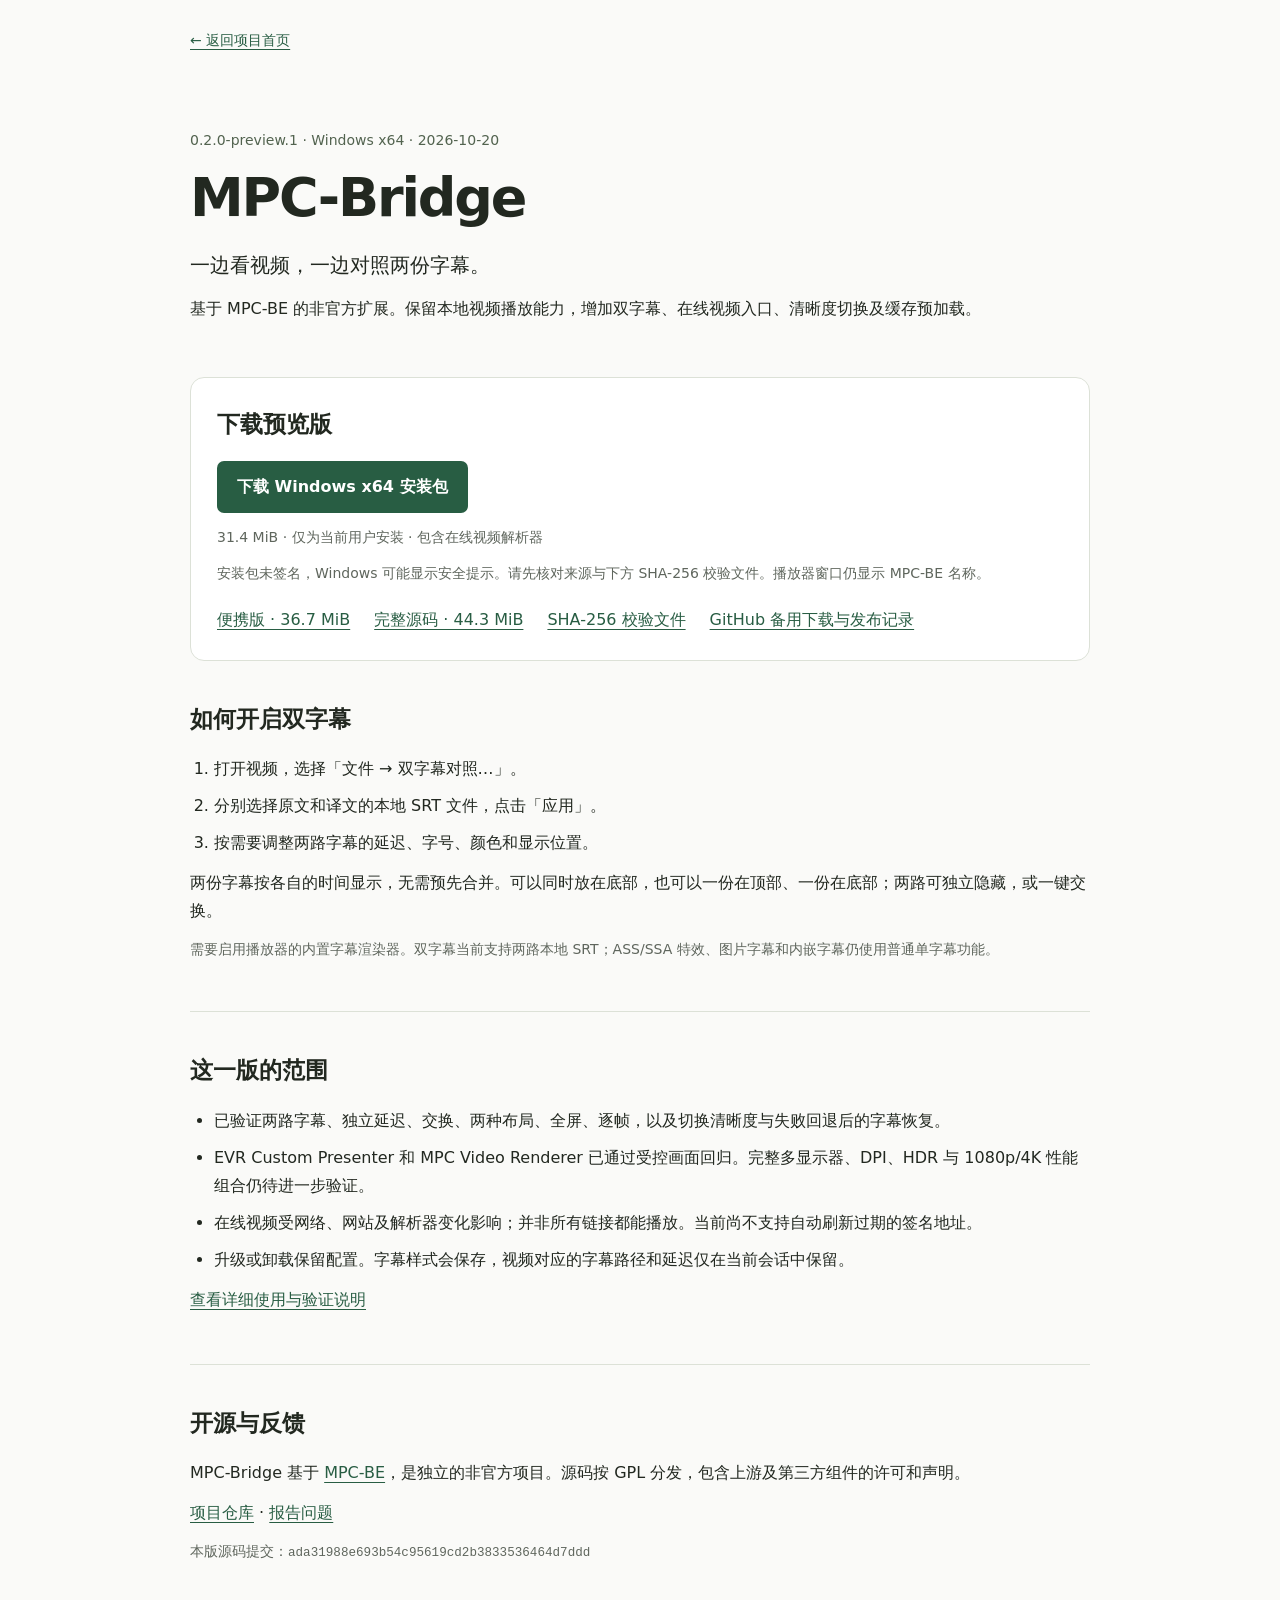
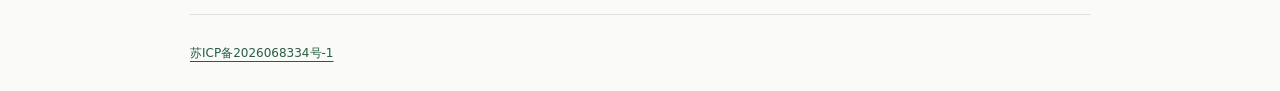
==== bridge/site/index.html @ 50deb3a4 "Add MPC-Bridge download site and verified deployment" ====
<!doctype html>
<html lang="zh-CN">
<head>
  <meta charset="utf-8">
  <meta name="viewport" content="width=device-width, initial-scale=1">
  <meta name="description" content="MPC-Bridge Windows 播放器：两份字幕同时显示，方便原文与译文对照学习。下载预览版安装包、便携版及完整源码。">
  <title>MPC-Bridge · 下载与双字幕使用说明</title>
  <style>
    * { box-sizing: border-box; }
    body { margin: 0; background: #fafaf8; color: #222820; font: 16px/1.75 system-ui, -apple-system, "Segoe UI", sans-serif; }
    header, main, footer { width: min(900px, calc(100% - 40px)); margin-inline: auto; }
    header { padding: 28px 0; font-size: 14px; }
    a { color: #285d43; text-underline-offset: 4px; overflow-wrap: anywhere; }
    a:hover { color: #163b29; }
    a:focus-visible { outline: 3px solid #285d43; outline-offset: 5px; }
    .hero { padding: 45px 0 42px; }
    .version { color: #52634f; font-size: 14px; }
    h1 { margin: 12px 0 18px; font-size: clamp(34px, 6vw, 54px); line-height: 1.2; letter-spacing: -.04em; }
    .lead { max-width: 650px; font-size: 20px; }
    p { margin: 12px 0; }
    .muted { color: #5f665d; font-size: 14px; }
    .downloads { padding: 26px; background: #fff; border: 1px solid #dce1d7; border-radius: 14px; }
    h2 { font-size: 23px; margin: 0 0 16px; }
    .primary { display: inline-block; border-radius: 7px; padding: 12px 20px; background: #285d43; color: white; text-decoration: none; font-weight: 600; }
    .primary:hover { background: #1b4631; color: white; }
    .links { display: flex; flex-wrap: wrap; gap: 10px 24px; margin-top: 20px; }
    section { padding: 38px 0; border-bottom: 1px solid #dce1d7; }
    li + li { margin-top: 9px; }
    ul, ol { padding-left: 24px; margin-bottom: 0; }
    code { font-size: .9em; overflow-wrap: anywhere; }
    footer { padding: 28px 0; color: #5f665d; font-size: 12px; }
    @media (max-width: 480px) { .hero { padding-top: 24px; } .downloads { padding: 20px; } .primary { width: 100%; text-align: center; } .lead { font-size: 18px; } }
  </style>
</head>
<body>
  <header><a href="/">← 返回项目首页</a></header>
  <main>
    <div class="hero">
      <span class="version">0.2.0-preview.1 · Windows x64 · 2026-10-20</span>
      <h1>MPC-Bridge</h1>
      <p class="lead">一边看视频，一边对照两份字幕。</p>
      <p>基于 MPC-BE 的非官方扩展。保留本地视频播放能力，增加双字幕、在线视频入口、清晰度切换及缓存预加载。</p>
    </div>
    <div class="downloads" aria-labelledby="download-title">
      <h2 id="download-title">下载预览版</h2>
      <a class="primary" href="downloads/v0.2.0-preview.1/MPC-Bridge-0.2.0-preview.1-x64-Setup.exe">下载 Windows x64 安装包</a>
      <p class="muted">31.4 MiB · 仅为当前用户安装 · 包含在线视频解析器</p>
      <p class="muted">安装包未签名，Windows 可能显示安全提示。请先核对来源与下方 SHA-256 校验文件。播放器窗口仍显示 MPC-BE 名称。</p>
      <div class="links">
        <a href="downloads/v0.2.0-preview.1/MPC-Bridge-0.2.0-preview.1-x64.zip">便携版 · 36.7 MiB</a>
        <a href="downloads/v0.2.0-preview.1/MPC-Bridge-0.2.0-preview.1-source.zip">完整源码 · 44.3 MiB</a>
        <a href="downloads/v0.2.0-preview.1/MPC-Bridge-0.2.0-preview.1-SHA256SUMS.txt">SHA-256 校验文件</a>
        <a href="https://github.com/JiaqiZhang-NJU/MPC-Bridge/releases/tag/v0.2.0-preview.1">GitHub 备用下载与发布记录</a>
      </div>
    </div>
    <section aria-labelledby="subtitles-title">
      <h2 id="subtitles-title">如何开启双字幕</h2>
      <ol>
        <li>打开视频，选择「文件 → 双字幕对照…」。</li>
        <li>分别选择原文和译文的本地 SRT 文件，点击「应用」。</li>
        <li>按需要调整两路字幕的延迟、字号、颜色和显示位置。</li>
      </ol>
      <p>两份字幕按各自的时间显示，无需预先合并。可以同时放在底部，也可以一份在顶部、一份在底部；两路可独立隐藏，或一键交换。</p>
      <p class="muted">需要启用播放器的内置字幕渲染器。双字幕当前支持两路本地 SRT；ASS/SSA 特效、图片字幕和内嵌字幕仍使用普通单字幕功能。</p>
    </section>
    <section aria-labelledby="notes-title">
      <h2 id="notes-title">这一版的范围</h2>
      <ul>
        <li>已验证两路字幕、独立延迟、交换、两种布局、全屏、逐帧，以及切换清晰度与失败回退后的字幕恢复。</li>
        <li>EVR Custom Presenter 和 MPC Video Renderer 已通过受控画面回归。完整多显示器、DPI、HDR 与 1080p/4K 性能组合仍待进一步验证。</li>
        <li>在线视频受网络、网站及解析器变化影响；并非所有链接都能播放。当前尚不支持自动刷新过期的签名地址。</li>
        <li>升级或卸载保留配置。字幕样式会保存，视频对应的字幕路径和延迟仅在当前会话中保留。</li>
      </ul>
      <p><a href="https://github.com/JiaqiZhang-NJU/MPC-Bridge/blob/v0.2.0-preview.1/bridge/DUAL-SUBTITLES.md">查看详细使用与验证说明</a></p>
    </section>
    <section aria-labelledby="source-title">
      <h2 id="source-title">开源与反馈</h2>
      <p>MPC-Bridge 基于 <a href="https://github.com/Aleksoid1978/MPC-BE">MPC-BE</a>，是独立的非官方项目。源码按 GPL 分发，包含上游及第三方组件的许可和声明。</p>
      <p><a href="https://github.com/JiaqiZhang-NJU/MPC-Bridge">项目仓库</a> · <a href="https://github.com/JiaqiZhang-NJU/MPC-Bridge/issues">报告问题</a></p>
      <p class="muted">本版源码提交：<code>ada31988e693b54c95619cd2b3833536464d7ddd</code></p>
    </section>
  </main>
  <footer><a href="https://beian.miit.gov.cn/" target="_blank" rel="noopener noreferrer">苏ICP备2026068334号-1</a></footer>
</body>
</html>
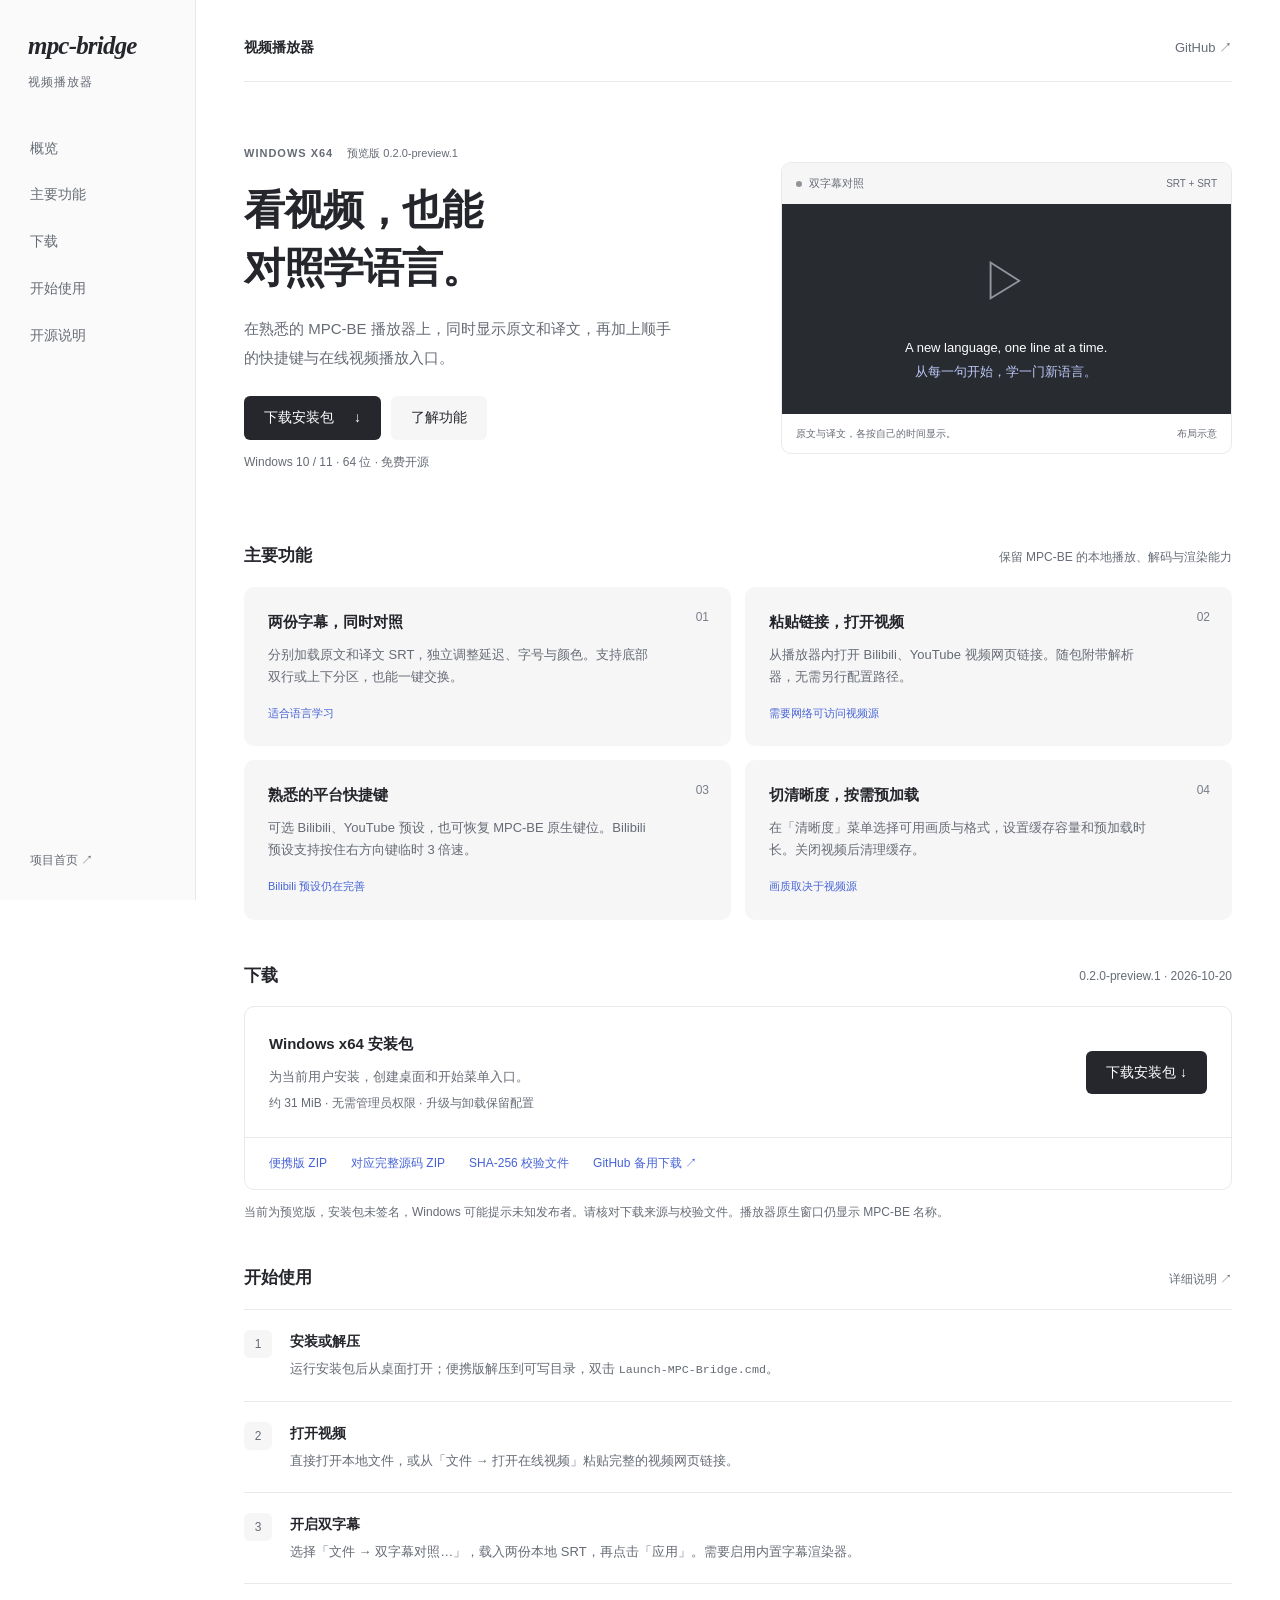
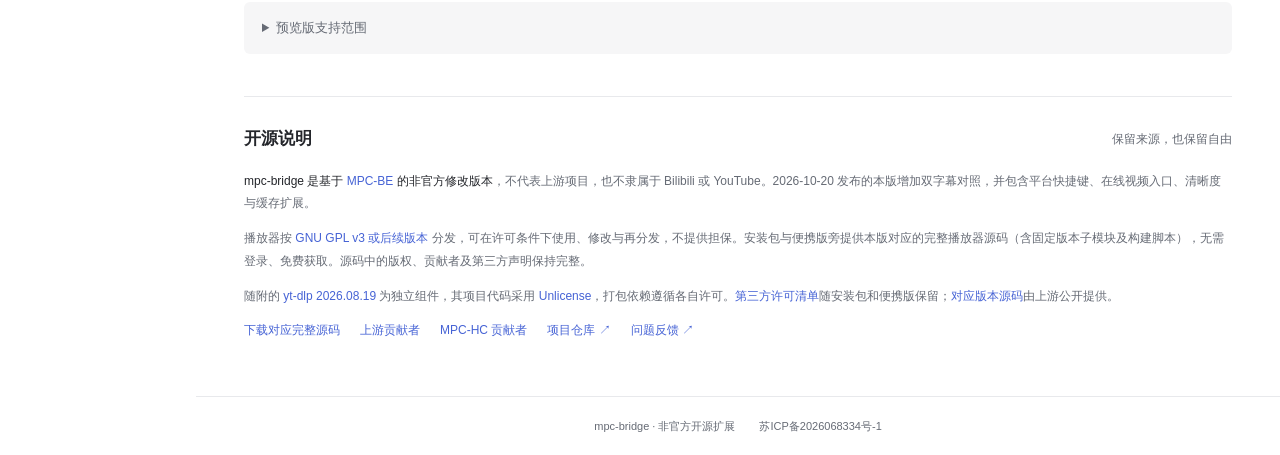
==== commit 749303d0: "Redesign mpc-bridge website and add dedicated HTTPS deployment" ====
--- a/bridge/site/index.html
+++ b/bridge/site/index.html
@@ -3,83 +3,52 @@
 <head>
   <meta charset="utf-8">
   <meta name="viewport" content="width=device-width, initial-scale=1">
-  <meta name="description" content="MPC-Bridge Windows 播放器：两份字幕同时显示，方便原文与译文对照学习。下载预览版安装包、便携版及完整源码。">
-  <title>MPC-Bridge · 下载与双字幕使用说明</title>
-  <style>
-    * { box-sizing: border-box; }
-    body { margin: 0; background: #fafaf8; color: #222820; font: 16px/1.75 system-ui, -apple-system, "Segoe UI", sans-serif; }
-    header, main, footer { width: min(900px, calc(100% - 40px)); margin-inline: auto; }
-    header { padding: 28px 0; font-size: 14px; }
-    a { color: #285d43; text-underline-offset: 4px; overflow-wrap: anywhere; }
-    a:hover { color: #163b29; }
-    a:focus-visible { outline: 3px solid #285d43; outline-offset: 5px; }
-    .hero { padding: 45px 0 42px; }
-    .version { color: #52634f; font-size: 14px; }
-    h1 { margin: 12px 0 18px; font-size: clamp(34px, 6vw, 54px); line-height: 1.2; letter-spacing: -.04em; }
-    .lead { max-width: 650px; font-size: 20px; }
-    p { margin: 12px 0; }
-    .muted { color: #5f665d; font-size: 14px; }
-    .downloads { padding: 26px; background: #fff; border: 1px solid #dce1d7; border-radius: 14px; }
-    h2 { font-size: 23px; margin: 0 0 16px; }
-    .primary { display: inline-block; border-radius: 7px; padding: 12px 20px; background: #285d43; color: white; text-decoration: none; font-weight: 600; }
-    .primary:hover { background: #1b4631; color: white; }
-    .links { display: flex; flex-wrap: wrap; gap: 10px 24px; margin-top: 20px; }
-    section { padding: 38px 0; border-bottom: 1px solid #dce1d7; }
-    li + li { margin-top: 9px; }
-    ul, ol { padding-left: 24px; margin-bottom: 0; }
-    code { font-size: .9em; overflow-wrap: anywhere; }
-    footer { padding: 28px 0; color: #5f665d; font-size: 12px; }
-    @media (max-width: 480px) { .hero { padding-top: 24px; } .downloads { padding: 20px; } .primary { width: 100%; text-align: center; } .lead { font-size: 18px; } }
-  </style>
+  <meta name="description" content="mpc-bridge：基于 MPC-BE 的 Windows 视频播放器扩展。支持双字幕对照、在线视频入口、平台快捷键与清晰度切换。下载安装包或便携版。">
+  <meta name="theme-color" content="#fafafa">
+  <link rel="canonical" href="https://mpc.jqzhang.top/">
+  <link rel="stylesheet" href="style.css">
+  <title>mpc-bridge · 视频播放器</title>
 </head>
 <body>
-  <header><a href="/">← 返回项目首页</a></header>
+  <a class="skip" href="#overview">跳到正文</a>
+  <aside class="sidebar">
+    <a class="brand" href="#overview">mpc-bridge<span>视频播放器</span></a>
+    <nav aria-label="页面导航"><a href="#overview">概览</a><a href="#features">主要功能</a><a href="#download">下载</a><a href="#guide">开始使用</a><a href="#opensource">开源说明</a></nav>
+    <a class="home" href="https://jqzhang.top/">项目首页 ↗</a>
+  </aside>
   <main>
-    <div class="hero">
-      <span class="version">0.2.0-preview.1 · Windows x64 · 2026-10-20</span>
-      <h1>MPC-Bridge</h1>
-      <p class="lead">一边看视频，一边对照两份字幕。</p>
-      <p>基于 MPC-BE 的非官方扩展。保留本地视频播放能力，增加双字幕、在线视频入口、清晰度切换及缓存预加载。</p>
-    </div>
-    <div class="downloads" aria-labelledby="download-title">
-      <h2 id="download-title">下载预览版</h2>
-      <a class="primary" href="downloads/v0.2.0-preview.1/MPC-Bridge-0.2.0-preview.1-x64-Setup.exe">下载 Windows x64 安装包</a>
-      <p class="muted">31.4 MiB · 仅为当前用户安装 · 包含在线视频解析器</p>
-      <p class="muted">安装包未签名，Windows 可能显示安全提示。请先核对来源与下方 SHA-256 校验文件。播放器窗口仍显示 MPC-BE 名称。</p>
-      <div class="links">
-        <a href="downloads/v0.2.0-preview.1/MPC-Bridge-0.2.0-preview.1-x64.zip">便携版 · 36.7 MiB</a>
-        <a href="downloads/v0.2.0-preview.1/MPC-Bridge-0.2.0-preview.1-source.zip">完整源码 · 44.3 MiB</a>
-        <a href="downloads/v0.2.0-preview.1/MPC-Bridge-0.2.0-preview.1-SHA256SUMS.txt">SHA-256 校验文件</a>
-        <a href="https://github.com/JiaqiZhang-NJU/MPC-Bridge/releases/tag/v0.2.0-preview.1">GitHub 备用下载与发布记录</a>
+    <header class="pagehead"><span>视频播放器</span><a href="https://github.com/JiaqiZhang-NJU/MPC-Bridge">GitHub ↗</a></header>
+    <section id="overview" class="hero" aria-labelledby="intro-title">
+      <div><p class="eyebrow">WINDOWS X64 <span>预览版 0.2.0-preview.1</span></p><h1 id="intro-title">看视频，也能<br>对照学语言。</h1><p class="intro">在熟悉的 MPC-BE 播放器上，同时显示原文和译文，再加上顺手的快捷键与在线视频播放入口。</p><div class="actions"><a class="button primary" href="downloads/v0.2.0-preview.1/MPC-Bridge-0.2.0-preview.1-x64-Setup.exe">下载安装包 <span aria-hidden="true">↓</span></a><a class="button secondary" href="#features">了解功能</a></div><p class="caption">Windows 10 / 11 · 64 位 · 免费开源</p></div>
+      <figure class="subtitle-demo" aria-label="双字幕布局示意，并非播放器截图"><div class="demo-top"><span class="demo-dot"></span>双字幕对照<span>SRT + SRT</span></div><div class="demo-screen"><span class="play-symbol" aria-hidden="true">▷</span><p lang="en">A new language, one line at a time.</p><p>从每一句开始，学一门新语言。</p></div><figcaption>原文与译文，各按自己的时间显示。<span>布局示意</span></figcaption></figure>
+    </section>
+    <section id="features" class="panel" aria-labelledby="features-title">
+      <div class="sectionhead"><h2 id="features-title">主要功能</h2><span>保留 MPC-BE 的本地播放、解码与渲染能力</span></div>
+      <div class="cards">
+        <article class="card"><span class="number">01</span><h3>两份字幕，同时对照</h3><p>分别加载原文和译文 SRT，独立调整延迟、字号与颜色。支持底部双行或上下分区，也能一键交换。</p><span class="tag">适合语言学习</span></article>
+        <article class="card"><span class="number">02</span><h3>粘贴链接，打开视频</h3><p>从播放器内打开 Bilibili、YouTube 视频网页链接。随包附带解析器，无需另行配置路径。</p><span class="tag">需要网络可访问视频源</span></article>
+        <article class="card"><span class="number">03</span><h3>熟悉的平台快捷键</h3><p>可选 Bilibili、YouTube 预设，也可恢复 MPC-BE 原生键位。Bilibili 预设支持按住右方向键临时 3 倍速。</p><span class="tag">Bilibili 预设仍在完善</span></article>
+        <article class="card"><span class="number">04</span><h3>切清晰度，按需预加载</h3><p>在「清晰度」菜单选择可用画质与格式，设置缓存容量和预加载时长。关闭视频后清理缓存。</p><span class="tag">画质取决于视频源</span></article>
       </div>
-    </div>
-    <section aria-labelledby="subtitles-title">
-      <h2 id="subtitles-title">如何开启双字幕</h2>
-      <ol>
-        <li>打开视频，选择「文件 → 双字幕对照…」。</li>
-        <li>分别选择原文和译文的本地 SRT 文件，点击「应用」。</li>
-        <li>按需要调整两路字幕的延迟、字号、颜色和显示位置。</li>
-      </ol>
-      <p>两份字幕按各自的时间显示，无需预先合并。可以同时放在底部，也可以一份在顶部、一份在底部；两路可独立隐藏，或一键交换。</p>
-      <p class="muted">需要启用播放器的内置字幕渲染器。双字幕当前支持两路本地 SRT；ASS/SSA 特效、图片字幕和内嵌字幕仍使用普通单字幕功能。</p>
     </section>
-    <section aria-labelledby="notes-title">
-      <h2 id="notes-title">这一版的范围</h2>
-      <ul>
-        <li>已验证两路字幕、独立延迟、交换、两种布局、全屏、逐帧，以及切换清晰度与失败回退后的字幕恢复。</li>
-        <li>EVR Custom Presenter 和 MPC Video Renderer 已通过受控画面回归。完整多显示器、DPI、HDR 与 1080p/4K 性能组合仍待进一步验证。</li>
-        <li>在线视频受网络、网站及解析器变化影响；并非所有链接都能播放。当前尚不支持自动刷新过期的签名地址。</li>
-        <li>升级或卸载保留配置。字幕样式会保存，视频对应的字幕路径和延迟仅在当前会话中保留。</li>
-      </ul>
-      <p><a href="https://github.com/JiaqiZhang-NJU/MPC-Bridge/blob/v0.2.0-preview.1/bridge/DUAL-SUBTITLES.md">查看详细使用与验证说明</a></p>
+    <section id="download" class="panel" aria-labelledby="download-title">
+      <div class="sectionhead"><h2 id="download-title">下载</h2><span>0.2.0-preview.1 · 2026-10-20</span></div>
+      <div class="download-box"><div class="download-main"><div><h3>Windows x64 安装包</h3><p>为当前用户安装，创建桌面和开始菜单入口。</p><span class="caption">约 31 MiB · 无需管理员权限 · 升级与卸载保留配置</span></div><a class="button primary" href="downloads/v0.2.0-preview.1/MPC-Bridge-0.2.0-preview.1-x64-Setup.exe">下载安装包 ↓</a></div><div class="download-links"><a href="downloads/v0.2.0-preview.1/MPC-Bridge-0.2.0-preview.1-x64.zip">便携版 ZIP</a><a href="downloads/v0.2.0-preview.1/MPC-Bridge-0.2.0-preview.1-source.zip">对应完整源码 ZIP</a><a href="downloads/v0.2.0-preview.1/MPC-Bridge-0.2.0-preview.1-SHA256SUMS.txt">SHA-256 校验文件</a><a href="https://github.com/JiaqiZhang-NJU/MPC-Bridge/releases/tag/v0.2.0-preview.1">GitHub 备用下载 ↗</a></div></div>
+      <p class="download-note">当前为预览版，安装包未签名，Windows 可能提示未知发布者。请核对下载来源与校验文件。播放器原生窗口仍显示 MPC-BE 名称。</p>
     </section>
-    <section aria-labelledby="source-title">
-      <h2 id="source-title">开源与反馈</h2>
-      <p>MPC-Bridge 基于 <a href="https://github.com/Aleksoid1978/MPC-BE">MPC-BE</a>，是独立的非官方项目。源码按 GPL 分发，包含上游及第三方组件的许可和声明。</p>
-      <p><a href="https://github.com/JiaqiZhang-NJU/MPC-Bridge">项目仓库</a> · <a href="https://github.com/JiaqiZhang-NJU/MPC-Bridge/issues">报告问题</a></p>
-      <p class="muted">本版源码提交：<code>ada31988e693b54c95619cd2b3833536464d7ddd</code></p>
+    <section id="guide" class="panel" aria-labelledby="guide-title">
+      <div class="sectionhead"><h2 id="guide-title">开始使用</h2><a href="https://github.com/JiaqiZhang-NJU/MPC-Bridge/blob/v0.2.0-preview.1/bridge/README.md">详细说明 ↗</a></div>
+      <ol class="steps"><li><span>1</span><div><h3>安装或解压</h3><p>运行安装包后从桌面打开；便携版解压到可写目录，双击 <code>Launch-MPC-Bridge.cmd</code>。</p></div></li><li><span>2</span><div><h3>打开视频</h3><p>直接打开本地文件，或从「文件 → 打开在线视频」粘贴完整的视频网页链接。</p></div></li><li><span>3</span><div><h3>开启双字幕</h3><p>选择「文件 → 双字幕对照…」，载入两份本地 SRT，再点击「应用」。需要启用内置字幕渲染器。</p></div></li></ol>
+      <details><summary>预览版支持范围</summary><div class="detail-content"><p>双字幕目前支持两路本地 SRT，已验证 EVR Custom Presenter 与 MPC Video Renderer。ASS/SSA 特效、图片字幕和内嵌轨道混用仍使用普通单字幕功能。样式会保存，字幕路径和逐视频延迟仅在当前会话保留。</p><p>在线视频受网站、网络和解析器变化影响。当前不支持账号登录、b23.tv 短链及过期签名地址自动刷新；YouTube 在当前测试网络中尚未通过完整播放回归。完整多显示器、DPI、HDR 和性能组合仍待验证。</p><a href="https://github.com/JiaqiZhang-NJU/MPC-Bridge/blob/v0.2.0-preview.1/bridge/DUAL-SUBTITLES.md">双字幕使用与验证记录 ↗</a></div></details>
+    </section>
+    <section id="opensource" class="panel legal" aria-labelledby="opensource-title">
+      <div class="sectionhead"><h2 id="opensource-title">开源说明</h2><span>保留来源，也保留自由</span></div>
+      <p><strong>mpc-bridge 是基于 <a href="https://github.com/Aleksoid1978/MPC-BE">MPC-BE</a> 的非官方修改版本</strong>，不代表上游项目，也不隶属于 Bilibili 或 YouTube。2026-10-20 发布的本版增加双字幕对照，并包含平台快捷键、在线视频入口、清晰度与缓存扩展。</p>
+      <p>播放器按 <a href="legal/LICENSE.txt">GNU GPL v3 或后续版本</a> 分发，可在许可条件下使用、修改与再分发，不提供担保。安装包与便携版旁提供本版对应的完整播放器源码（含固定版本子模块及构建脚本），无需登录、免费获取。源码中的版权、贡献者及第三方声明保持完整。</p>
+      <p>随附的 <a href="https://github.com/yt-dlp/yt-dlp/releases/tag/2026.08.19">yt-dlp 2026.08.19</a> 为独立组件，其项目代码采用 <a href="legal/yt-dlp-LICENSE.txt">Unlicense</a>，打包依赖遵循各自许可。<a href="legal/yt-dlp-THIRD_PARTY_LICENSES.txt">第三方许可清单</a>随安装包和便携版保留；<a href="https://github.com/yt-dlp/yt-dlp/tree/2026.08.19">对应版本源码</a>由上游公开提供。</p>
+      <div class="legal-links"><a href="downloads/v0.2.0-preview.1/MPC-Bridge-0.2.0-preview.1-source.zip">下载对应完整源码</a><a href="legal/Authors.txt">上游贡献者</a><a href="legal/Authors-mpc-hc.txt">MPC-HC 贡献者</a><a href="https://github.com/JiaqiZhang-NJU/MPC-Bridge">项目仓库 ↗</a><a href="https://github.com/JiaqiZhang-NJU/MPC-Bridge/issues">问题反馈 ↗</a></div>
     </section>
   </main>
-  <footer><a href="https://beian.miit.gov.cn/" target="_blank" rel="noopener noreferrer">苏ICP备2026068334号-1</a></footer>
+  <footer><span>mpc-bridge · 非官方开源扩展</span><a href="https://beian.miit.gov.cn/" target="_blank" rel="noopener noreferrer">苏ICP备2026068334号-1</a></footer>
 </body>
 </html>
--- a/bridge/site/style.css
+++ b/bridge/site/style.css
@@ -0,0 +1,81 @@
+:root { color-scheme: light; --bg: #fff; --sidebar: #fafafa; --surface: #f6f6f7; --text: #24262b; --muted: #666b75; --line: #e8e9ec; --accent: #4663d5; --primary: #25272c; --radius: 10px; --sidebar-width: 196px; }
+* { box-sizing: border-box; }
+html { scroll-behavior: smooth; scroll-padding-top: 28px; }
+body { margin: 0; background: var(--bg); color: var(--text); font: 15px/1.7 "Inter", "Segoe UI", "PingFang SC", "Microsoft YaHei", sans-serif; }
+a { color: var(--accent); text-decoration: none; text-underline-offset: 4px; }
+a:hover { text-decoration: underline; }
+:focus-visible { outline: 2px solid #7188df; outline-offset: 4px; }
+.skip { position: fixed; top: -100px; left: 16px; z-index: 10; padding: 8px 18px; background: white; }
+.skip:focus { top: 8px; }
+.sidebar { position: fixed; inset: 0 auto 0 0; width: var(--sidebar-width); padding: 30px 18px; background: var(--sidebar); border-right: 1px solid var(--line); display: flex; flex-direction: column; }
+.brand { display: block; margin: 0 10px 36px; color: var(--text); font: italic 700 25px/1.3 "Iowan Old Style", "Palatino Linotype", Georgia, serif; letter-spacing: -.8px; white-space: nowrap; }
+.brand:hover { text-decoration: none; }
+.brand span { display: block; margin-top: 10px; color: var(--muted); font: 12px/1.6 "Segoe UI", "Microsoft YaHei", sans-serif; letter-spacing: 1px; }
+nav { display: grid; gap: 5px; }
+nav a { padding: 9px 12px; border-radius: 6px; color: var(--muted); font-size: 14px; }
+nav a:hover { color: var(--accent); background: #eff2fc; text-decoration: none; }
+.home { margin: auto 12px 0; font-size: 12px; color: var(--muted); }
+main { width: min(calc(100% - var(--sidebar-width) - 96px), 1080px); margin: 0 auto; position: relative; left: calc(var(--sidebar-width) / 2); padding: 36px 0 56px; }
+.pagehead { display: flex; justify-content: space-between; align-items: center; padding-bottom: 21px; border-bottom: 1px solid var(--line); font-size: 14px; }
+.pagehead > span { font-weight: 600; }
+.pagehead a { color: var(--muted); font-size: 13px; }
+.hero { display: grid; grid-template-columns: 1.1fr 1fr; gap: 40px; align-items: center; padding: 62px 0 28px; }
+.eyebrow { color: var(--muted); font-size: 11px; font-weight: 600; letter-spacing: 1px; }
+.eyebrow span { margin-left: 10px; font-weight: 400; letter-spacing: 0; }
+h1 { font-size: clamp(32px, 3.2vw, 45px); line-height: 1.4; letter-spacing: -1.5px; margin: 20px 0 18px; font-weight: 600; }
+.intro { color: var(--muted); line-height: 1.9; max-width: 440px; margin-bottom: 24px; }
+p { margin: 0; }
+.actions { display: flex; flex-wrap: wrap; gap: 10px; }
+.button { display: inline-flex; justify-content: center; align-items: center; gap: 20px; padding: 10px 20px; border-radius: 6px; font-size: 14px; font-weight: 500; white-space: nowrap; }
+.button:hover { text-decoration: none; opacity: .86; }
+.primary { background: var(--primary); color: #fff; }
+.secondary { background: var(--surface); color: var(--text); }
+.caption { display: block; color: var(--muted); font-size: 12px; margin-top: 12px; }
+.subtitle-demo { margin: 0; border: 1px solid var(--line); border-radius: var(--radius); overflow: hidden; }
+.demo-top { display: flex; align-items: center; gap: 7px; background: var(--surface); color: var(--muted); font-size: 11px; padding: 11px 14px; }
+.demo-top > span:last-child { margin-left: auto; font-size: 10px; }
+.demo-dot { width: 6px; height: 6px; border-radius: 50%; background: #90949b; }
+.demo-screen { min-height: 210px; display: flex; flex-direction: column; align-items: center; justify-content: flex-end; padding: 24px 12px 29px; background: #282b30; color: #fff; text-align: center; }
+.play-symbol { margin: auto; color: #92969d; font-size: 48px; line-height: 1; }
+.demo-screen p { font-size: 13px; line-height: 1.9; }
+.demo-screen p:last-child { color: #bdc9fa; }
+figcaption { display: flex; justify-content: space-between; gap: 8px; padding: 11px 14px; color: var(--muted); font-size: 10px; }
+figcaption span { flex-shrink: 0; }
+.panel { margin-top: 42px; }
+.sectionhead { display: flex; justify-content: space-between; align-items: center; flex-wrap: wrap; gap: 10px; margin-bottom: 16px; }
+h2 { font-size: 17px; font-weight: 600; margin: 0; }
+.sectionhead > span, .sectionhead > a { font-size: 12px; color: var(--muted); }
+.cards { display: grid; grid-template-columns: repeat(2, minmax(0, 1fr)); gap: 14px; }
+.card { background: var(--surface); border-radius: var(--radius); padding: 22px 24px; position: relative; }
+.number { position: absolute; right: 22px; top: 20px; color: #777d88; font-size: 12px; font-variant-numeric: tabular-nums; }
+h3 { font-size: 15px; font-weight: 600; margin: 0 0 9px; }
+.card h3 { padding-right: 24px; }
+.card p { color: var(--muted); font-size: 13px; max-width: 390px; }
+.tag { display: inline-block; margin-top: 16px; color: var(--accent); font-size: 11px; }
+.download-box { border: 1px solid var(--line); border-radius: var(--radius); }
+.download-main { display: flex; align-items: center; justify-content: space-between; gap: 20px; padding: 24px; }
+.download-main p { font-size: 13px; color: var(--muted); }
+.download-main .caption { margin-top: 5px; }
+.download-links { display: flex; flex-wrap: wrap; gap: 10px 24px; padding: 15px 24px; border-top: 1px solid var(--line); font-size: 12px; }
+.download-note { color: var(--muted); font-size: 12px; margin-top: 12px; }
+.steps { list-style: none; margin: 0; padding: 0; border-top: 1px solid var(--line); }
+.steps li { display: flex; gap: 18px; padding: 20px 0; border-bottom: 1px solid var(--line); }
+.steps li > span { display: grid; place-items: center; flex-shrink: 0; width: 28px; height: 28px; border-radius: 6px; background: var(--surface); color: var(--muted); font-size: 12px; }
+.steps h3 { font-size: 14px; margin-bottom: 4px; }
+.steps p { font-size: 13px; color: var(--muted); }
+code { font-size: .9em; overflow-wrap: anywhere; }
+details { margin-top: 18px; background: var(--surface); border-radius: 6px; padding: 15px 18px; font-size: 13px; }
+summary { cursor: pointer; color: var(--muted); }
+.detail-content { padding-top: 12px; color: var(--muted); }
+.detail-content p + p { margin-top: 10px; }
+.detail-content a { display: inline-block; margin-top: 10px; }
+.legal { border-top: 1px solid var(--line); padding-top: 28px; }
+.legal p { color: var(--muted); font-size: 12px; line-height: 1.9; margin-bottom: 12px; }
+.legal strong { color: var(--text); font-weight: 500; }
+.legal-links { display: flex; flex-wrap: wrap; gap: 8px 20px; font-size: 12px; }
+footer { margin-left: var(--sidebar-width); padding: 20px 32px; border-top: 1px solid var(--line); display: flex; justify-content: center; gap: 10px 24px; flex-wrap: wrap; font-size: 11px; color: var(--muted); }
+footer a { color: var(--muted); }
+@media (max-width: 1080px) { .hero { gap: 24px; } .demo-screen { min-height: 180px; } .demo-screen p { font-size: 11px; } figcaption { flex-wrap: wrap; } }
+@media (max-width: 780px) { .sidebar { position: static; width: auto; padding: 21px 24px 14px; border-right: 0; border-bottom: 1px solid var(--line); } .brand { margin: 0 0 16px; font-size: 24px; } .brand span { display: inline; margin-left: 12px; letter-spacing: 0; } nav { display: flex; flex-wrap: wrap; gap: 4px; } nav a { padding: 5px 10px; font-size: 12px; } .home { display: none; } main { width: calc(100% - 48px); left: 0; padding-top: 22px; } .hero { padding-top: 38px; } h1 { font-size: 34px; } .subtitle-demo { align-self: center; } footer { margin-left: 0; } }
+@media (max-width: 560px) { .hero { grid-template-columns: 1fr; gap: 28px; padding-bottom: 0; } h1 { font-size: 36px; } .intro { font-size: 14px; } .demo-screen { min-height: 180px; } .demo-screen p { font-size: 13px; } .cards { grid-template-columns: 1fr; } .download-main { flex-direction: column; align-items: stretch; padding: 20px; } .download-links { padding: 15px 20px; gap: 12px 20px; } .panel { margin-top: 32px; } .card { padding: 22px; } .sectionhead > span { font-size: 11px; } .pagehead { font-size: 13px; } }
+@media (prefers-reduced-motion: reduce) { html { scroll-behavior: auto; } }
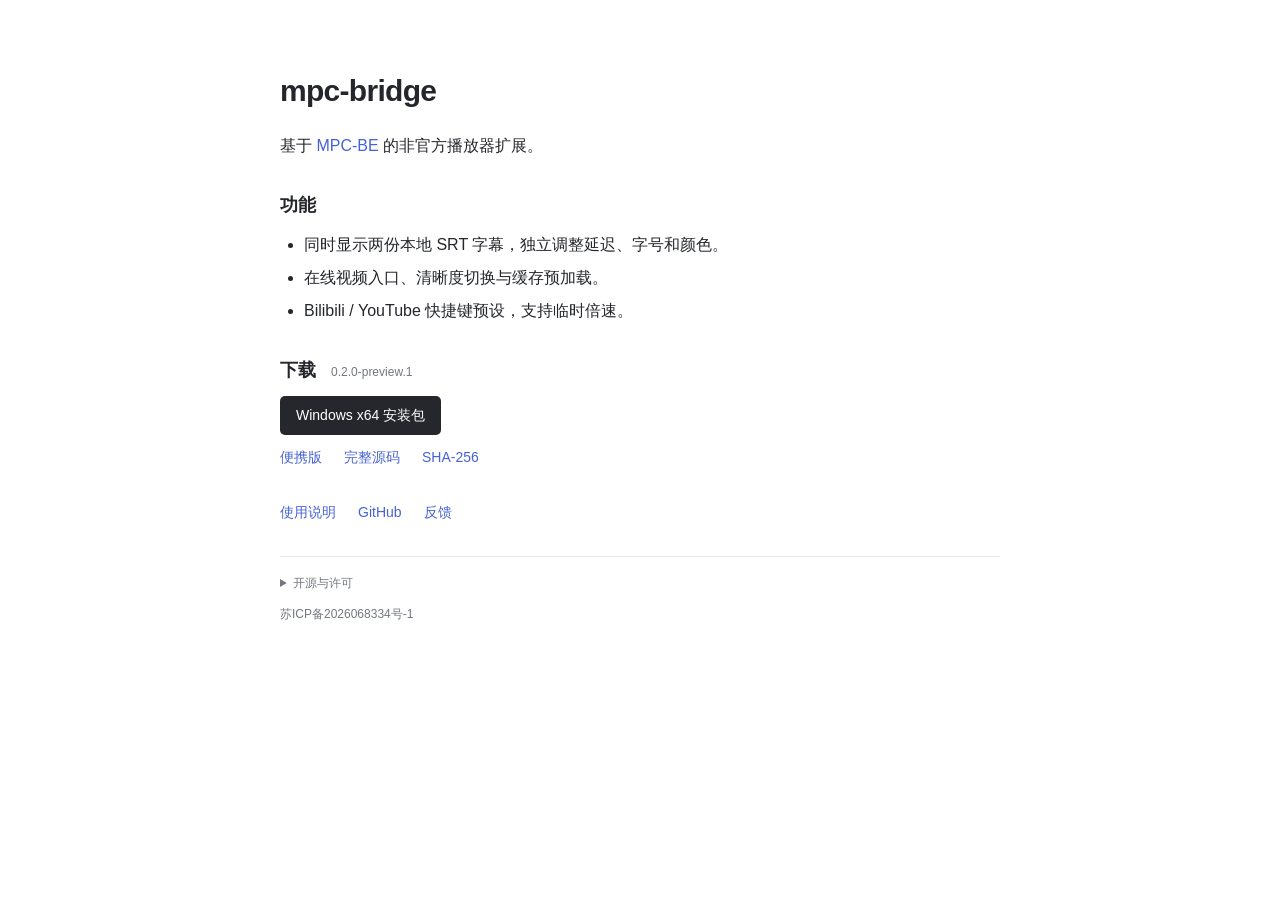
==== commit 79e6bddb: "Reduce download page to essential features and links" ====
--- a/bridge/site/index.html
+++ b/bridge/site/index.html
@@ -3,52 +3,37 @@
 <head>
   <meta charset="utf-8">
   <meta name="viewport" content="width=device-width, initial-scale=1">
-  <meta name="description" content="mpc-bridge：基于 MPC-BE 的 Windows 视频播放器扩展。支持双字幕对照、在线视频入口、平台快捷键与清晰度切换。下载安装包或便携版。">
-  <meta name="theme-color" content="#fafafa">
+  <meta name="description" content="mpc-bridge：基于 MPC-BE 的非官方扩展，支持双字幕、在线视频和平台快捷键。">
   <link rel="canonical" href="https://mpc.jqzhang.top/">
   <link rel="stylesheet" href="style.css">
-  <title>mpc-bridge · 视频播放器</title>
+  <title>mpc-bridge</title>
 </head>
 <body>
-  <a class="skip" href="#overview">跳到正文</a>
-  <aside class="sidebar">
-    <a class="brand" href="#overview">mpc-bridge<span>视频播放器</span></a>
-    <nav aria-label="页面导航"><a href="#overview">概览</a><a href="#features">主要功能</a><a href="#download">下载</a><a href="#guide">开始使用</a><a href="#opensource">开源说明</a></nav>
-    <a class="home" href="https://jqzhang.top/">项目首页 ↗</a>
-  </aside>
   <main>
-    <header class="pagehead"><span>视频播放器</span><a href="https://github.com/JiaqiZhang-NJU/MPC-Bridge">GitHub ↗</a></header>
-    <section id="overview" class="hero" aria-labelledby="intro-title">
-      <div><p class="eyebrow">WINDOWS X64 <span>预览版 0.2.0-preview.1</span></p><h1 id="intro-title">看视频，也能<br>对照学语言。</h1><p class="intro">在熟悉的 MPC-BE 播放器上，同时显示原文和译文，再加上顺手的快捷键与在线视频播放入口。</p><div class="actions"><a class="button primary" href="downloads/v0.2.0-preview.1/MPC-Bridge-0.2.0-preview.1-x64-Setup.exe">下载安装包 <span aria-hidden="true">↓</span></a><a class="button secondary" href="#features">了解功能</a></div><p class="caption">Windows 10 / 11 · 64 位 · 免费开源</p></div>
-      <figure class="subtitle-demo" aria-label="双字幕布局示意，并非播放器截图"><div class="demo-top"><span class="demo-dot"></span>双字幕对照<span>SRT + SRT</span></div><div class="demo-screen"><span class="play-symbol" aria-hidden="true">▷</span><p lang="en">A new language, one line at a time.</p><p>从每一句开始，学一门新语言。</p></div><figcaption>原文与译文，各按自己的时间显示。<span>布局示意</span></figcaption></figure>
+    <h1>mpc-bridge</h1>
+    <p>基于 <a href="https://github.com/Aleksoid1978/MPC-BE">MPC-BE</a> 的非官方播放器扩展。</p>
+    <section aria-labelledby="features-title">
+      <h2 id="features-title">功能</h2>
+      <ul>
+        <li>同时显示两份本地 SRT 字幕，独立调整延迟、字号和颜色。</li>
+        <li>在线视频入口、清晰度切换与缓存预加载。</li>
+        <li>Bilibili / YouTube 快捷键预设，支持临时倍速。</li>
+      </ul>
     </section>
-    <section id="features" class="panel" aria-labelledby="features-title">
-      <div class="sectionhead"><h2 id="features-title">主要功能</h2><span>保留 MPC-BE 的本地播放、解码与渲染能力</span></div>
-      <div class="cards">
-        <article class="card"><span class="number">01</span><h3>两份字幕，同时对照</h3><p>分别加载原文和译文 SRT，独立调整延迟、字号与颜色。支持底部双行或上下分区，也能一键交换。</p><span class="tag">适合语言学习</span></article>
-        <article class="card"><span class="number">02</span><h3>粘贴链接，打开视频</h3><p>从播放器内打开 Bilibili、YouTube 视频网页链接。随包附带解析器，无需另行配置路径。</p><span class="tag">需要网络可访问视频源</span></article>
-        <article class="card"><span class="number">03</span><h3>熟悉的平台快捷键</h3><p>可选 Bilibili、YouTube 预设，也可恢复 MPC-BE 原生键位。Bilibili 预设支持按住右方向键临时 3 倍速。</p><span class="tag">Bilibili 预设仍在完善</span></article>
-        <article class="card"><span class="number">04</span><h3>切清晰度，按需预加载</h3><p>在「清晰度」菜单选择可用画质与格式，设置缓存容量和预加载时长。关闭视频后清理缓存。</p><span class="tag">画质取决于视频源</span></article>
-      </div>
+    <section aria-labelledby="download-title">
+      <h2 id="download-title">下载 <small>0.2.0-preview.1</small></h2>
+      <p><a class="download" href="downloads/v0.2.0-preview.1/MPC-Bridge-0.2.0-preview.1-x64-Setup.exe">Windows x64 安装包</a></p>
+      <p class="links"><a href="downloads/v0.2.0-preview.1/MPC-Bridge-0.2.0-preview.1-x64.zip">便携版</a><a href="downloads/v0.2.0-preview.1/MPC-Bridge-0.2.0-preview.1-source.zip">完整源码</a><a href="downloads/v0.2.0-preview.1/MPC-Bridge-0.2.0-preview.1-SHA256SUMS.txt">SHA-256</a></p>
     </section>
-    <section id="download" class="panel" aria-labelledby="download-title">
-      <div class="sectionhead"><h2 id="download-title">下载</h2><span>0.2.0-preview.1 · 2026-10-20</span></div>
-      <div class="download-box"><div class="download-main"><div><h3>Windows x64 安装包</h3><p>为当前用户安装，创建桌面和开始菜单入口。</p><span class="caption">约 31 MiB · 无需管理员权限 · 升级与卸载保留配置</span></div><a class="button primary" href="downloads/v0.2.0-preview.1/MPC-Bridge-0.2.0-preview.1-x64-Setup.exe">下载安装包 ↓</a></div><div class="download-links"><a href="downloads/v0.2.0-preview.1/MPC-Bridge-0.2.0-preview.1-x64.zip">便携版 ZIP</a><a href="downloads/v0.2.0-preview.1/MPC-Bridge-0.2.0-preview.1-source.zip">对应完整源码 ZIP</a><a href="downloads/v0.2.0-preview.1/MPC-Bridge-0.2.0-preview.1-SHA256SUMS.txt">SHA-256 校验文件</a><a href="https://github.com/JiaqiZhang-NJU/MPC-Bridge/releases/tag/v0.2.0-preview.1">GitHub 备用下载 ↗</a></div></div>
-      <p class="download-note">当前为预览版，安装包未签名，Windows 可能提示未知发布者。请核对下载来源与校验文件。播放器原生窗口仍显示 MPC-BE 名称。</p>
-    </section>
-    <section id="guide" class="panel" aria-labelledby="guide-title">
-      <div class="sectionhead"><h2 id="guide-title">开始使用</h2><a href="https://github.com/JiaqiZhang-NJU/MPC-Bridge/blob/v0.2.0-preview.1/bridge/README.md">详细说明 ↗</a></div>
-      <ol class="steps"><li><span>1</span><div><h3>安装或解压</h3><p>运行安装包后从桌面打开；便携版解压到可写目录，双击 <code>Launch-MPC-Bridge.cmd</code>。</p></div></li><li><span>2</span><div><h3>打开视频</h3><p>直接打开本地文件，或从「文件 → 打开在线视频」粘贴完整的视频网页链接。</p></div></li><li><span>3</span><div><h3>开启双字幕</h3><p>选择「文件 → 双字幕对照…」，载入两份本地 SRT，再点击「应用」。需要启用内置字幕渲染器。</p></div></li></ol>
-      <details><summary>预览版支持范围</summary><div class="detail-content"><p>双字幕目前支持两路本地 SRT，已验证 EVR Custom Presenter 与 MPC Video Renderer。ASS/SSA 特效、图片字幕和内嵌轨道混用仍使用普通单字幕功能。样式会保存，字幕路径和逐视频延迟仅在当前会话保留。</p><p>在线视频受网站、网络和解析器变化影响。当前不支持账号登录、b23.tv 短链及过期签名地址自动刷新；YouTube 在当前测试网络中尚未通过完整播放回归。完整多显示器、DPI、HDR 和性能组合仍待验证。</p><a href="https://github.com/JiaqiZhang-NJU/MPC-Bridge/blob/v0.2.0-preview.1/bridge/DUAL-SUBTITLES.md">双字幕使用与验证记录 ↗</a></div></details>
-    </section>
-    <section id="opensource" class="panel legal" aria-labelledby="opensource-title">
-      <div class="sectionhead"><h2 id="opensource-title">开源说明</h2><span>保留来源，也保留自由</span></div>
-      <p><strong>mpc-bridge 是基于 <a href="https://github.com/Aleksoid1978/MPC-BE">MPC-BE</a> 的非官方修改版本</strong>，不代表上游项目，也不隶属于 Bilibili 或 YouTube。2026-10-20 发布的本版增加双字幕对照，并包含平台快捷键、在线视频入口、清晰度与缓存扩展。</p>
-      <p>播放器按 <a href="legal/LICENSE.txt">GNU GPL v3 或后续版本</a> 分发，可在许可条件下使用、修改与再分发，不提供担保。安装包与便携版旁提供本版对应的完整播放器源码（含固定版本子模块及构建脚本），无需登录、免费获取。源码中的版权、贡献者及第三方声明保持完整。</p>
-      <p>随附的 <a href="https://github.com/yt-dlp/yt-dlp/releases/tag/2026.08.19">yt-dlp 2026.08.19</a> 为独立组件，其项目代码采用 <a href="legal/yt-dlp-LICENSE.txt">Unlicense</a>，打包依赖遵循各自许可。<a href="legal/yt-dlp-THIRD_PARTY_LICENSES.txt">第三方许可清单</a>随安装包和便携版保留；<a href="https://github.com/yt-dlp/yt-dlp/tree/2026.08.19">对应版本源码</a>由上游公开提供。</p>
-      <div class="legal-links"><a href="downloads/v0.2.0-preview.1/MPC-Bridge-0.2.0-preview.1-source.zip">下载对应完整源码</a><a href="legal/Authors.txt">上游贡献者</a><a href="legal/Authors-mpc-hc.txt">MPC-HC 贡献者</a><a href="https://github.com/JiaqiZhang-NJU/MPC-Bridge">项目仓库 ↗</a><a href="https://github.com/JiaqiZhang-NJU/MPC-Bridge/issues">问题反馈 ↗</a></div>
-    </section>
+    <p class="links resources"><a href="https://github.com/JiaqiZhang-NJU/MPC-Bridge/blob/v0.2.0-preview.1/bridge/README.md">使用说明</a><a href="https://github.com/JiaqiZhang-NJU/MPC-Bridge">GitHub</a><a href="https://github.com/JiaqiZhang-NJU/MPC-Bridge/issues">反馈</a></p>
+    <footer>
+      <details>
+        <summary>开源与许可</summary>
+        <p>播放器：<a href="legal/LICENSE.txt">GPL-3.0-or-later</a>，不提供担保。<a href="legal/Authors.txt">MPC-BE 贡献者</a> · <a href="legal/Authors-mpc-hc.txt">MPC-HC 贡献者</a>。</p>
+        <p>yt-dlp 2026.08.19：<a href="https://github.com/yt-dlp/yt-dlp/tree/2026.08.19">源码</a> · <a href="legal/yt-dlp-LICENSE.txt">Unlicense</a> · <a href="legal/yt-dlp-THIRD_PARTY_LICENSES.txt">第三方许可</a>。</p>
+      </details>
+      <p><a href="https://beian.miit.gov.cn/" target="_blank" rel="noopener noreferrer">苏ICP备2026068334号-1</a></p>
+    </footer>
   </main>
-  <footer><span>mpc-bridge · 非官方开源扩展</span><a href="https://beian.miit.gov.cn/" target="_blank" rel="noopener noreferrer">苏ICP备2026068334号-1</a></footer>
 </body>
 </html>
--- a/bridge/site/style.css
+++ b/bridge/site/style.css
@@ -1,81 +1,23 @@
-:root { color-scheme: light; --bg: #fff; --sidebar: #fafafa; --surface: #f6f6f7; --text: #24262b; --muted: #666b75; --line: #e8e9ec; --accent: #4663d5; --primary: #25272c; --radius: 10px; --sidebar-width: 196px; }
 * { box-sizing: border-box; }
-html { scroll-behavior: smooth; scroll-padding-top: 28px; }
-body { margin: 0; background: var(--bg); color: var(--text); font: 15px/1.7 "Inter", "Segoe UI", "PingFang SC", "Microsoft YaHei", sans-serif; }
-a { color: var(--accent); text-decoration: none; text-underline-offset: 4px; }
+html { color-scheme: light; }
+body { margin: 0; color: #24262b; background: #fff; font: 16px/1.8 "Segoe UI", "PingFang SC", "Microsoft YaHei", sans-serif; }
+main { width: min(720px, calc(100% - 48px)); margin: 64px auto 32px; }
+h1 { margin: 0 0 14px; font-size: 30px; font-weight: 600; letter-spacing: -.7px; }
+h2 { margin: 0 0 10px; font-size: 18px; font-weight: 600; }
+small { margin-left: 10px; color: #737780; font-size: 12px; font-weight: 400; }
+p { margin: 10px 0; }
+section { margin-top: 28px; }
+ul { margin: 0; padding-left: 24px; }
+li + li { margin-top: 4px; }
+a { color: #4663d5; text-decoration: none; text-underline-offset: 3px; }
 a:hover { text-decoration: underline; }
 :focus-visible { outline: 2px solid #7188df; outline-offset: 4px; }
-.skip { position: fixed; top: -100px; left: 16px; z-index: 10; padding: 8px 18px; background: white; }
-.skip:focus { top: 8px; }
-.sidebar { position: fixed; inset: 0 auto 0 0; width: var(--sidebar-width); padding: 30px 18px; background: var(--sidebar); border-right: 1px solid var(--line); display: flex; flex-direction: column; }
-.brand { display: block; margin: 0 10px 36px; color: var(--text); font: italic 700 25px/1.3 "Iowan Old Style", "Palatino Linotype", Georgia, serif; letter-spacing: -.8px; white-space: nowrap; }
-.brand:hover { text-decoration: none; }
-.brand span { display: block; margin-top: 10px; color: var(--muted); font: 12px/1.6 "Segoe UI", "Microsoft YaHei", sans-serif; letter-spacing: 1px; }
-nav { display: grid; gap: 5px; }
-nav a { padding: 9px 12px; border-radius: 6px; color: var(--muted); font-size: 14px; }
-nav a:hover { color: var(--accent); background: #eff2fc; text-decoration: none; }
-.home { margin: auto 12px 0; font-size: 12px; color: var(--muted); }
-main { width: min(calc(100% - var(--sidebar-width) - 96px), 1080px); margin: 0 auto; position: relative; left: calc(var(--sidebar-width) / 2); padding: 36px 0 56px; }
-.pagehead { display: flex; justify-content: space-between; align-items: center; padding-bottom: 21px; border-bottom: 1px solid var(--line); font-size: 14px; }
-.pagehead > span { font-weight: 600; }
-.pagehead a { color: var(--muted); font-size: 13px; }
-.hero { display: grid; grid-template-columns: 1.1fr 1fr; gap: 40px; align-items: center; padding: 62px 0 28px; }
-.eyebrow { color: var(--muted); font-size: 11px; font-weight: 600; letter-spacing: 1px; }
-.eyebrow span { margin-left: 10px; font-weight: 400; letter-spacing: 0; }
-h1 { font-size: clamp(32px, 3.2vw, 45px); line-height: 1.4; letter-spacing: -1.5px; margin: 20px 0 18px; font-weight: 600; }
-.intro { color: var(--muted); line-height: 1.9; max-width: 440px; margin-bottom: 24px; }
-p { margin: 0; }
-.actions { display: flex; flex-wrap: wrap; gap: 10px; }
-.button { display: inline-flex; justify-content: center; align-items: center; gap: 20px; padding: 10px 20px; border-radius: 6px; font-size: 14px; font-weight: 500; white-space: nowrap; }
-.button:hover { text-decoration: none; opacity: .86; }
-.primary { background: var(--primary); color: #fff; }
-.secondary { background: var(--surface); color: var(--text); }
-.caption { display: block; color: var(--muted); font-size: 12px; margin-top: 12px; }
-.subtitle-demo { margin: 0; border: 1px solid var(--line); border-radius: var(--radius); overflow: hidden; }
-.demo-top { display: flex; align-items: center; gap: 7px; background: var(--surface); color: var(--muted); font-size: 11px; padding: 11px 14px; }
-.demo-top > span:last-child { margin-left: auto; font-size: 10px; }
-.demo-dot { width: 6px; height: 6px; border-radius: 50%; background: #90949b; }
-.demo-screen { min-height: 210px; display: flex; flex-direction: column; align-items: center; justify-content: flex-end; padding: 24px 12px 29px; background: #282b30; color: #fff; text-align: center; }
-.play-symbol { margin: auto; color: #92969d; font-size: 48px; line-height: 1; }
-.demo-screen p { font-size: 13px; line-height: 1.9; }
-.demo-screen p:last-child { color: #bdc9fa; }
-figcaption { display: flex; justify-content: space-between; gap: 8px; padding: 11px 14px; color: var(--muted); font-size: 10px; }
-figcaption span { flex-shrink: 0; }
-.panel { margin-top: 42px; }
-.sectionhead { display: flex; justify-content: space-between; align-items: center; flex-wrap: wrap; gap: 10px; margin-bottom: 16px; }
-h2 { font-size: 17px; font-weight: 600; margin: 0; }
-.sectionhead > span, .sectionhead > a { font-size: 12px; color: var(--muted); }
-.cards { display: grid; grid-template-columns: repeat(2, minmax(0, 1fr)); gap: 14px; }
-.card { background: var(--surface); border-radius: var(--radius); padding: 22px 24px; position: relative; }
-.number { position: absolute; right: 22px; top: 20px; color: #777d88; font-size: 12px; font-variant-numeric: tabular-nums; }
-h3 { font-size: 15px; font-weight: 600; margin: 0 0 9px; }
-.card h3 { padding-right: 24px; }
-.card p { color: var(--muted); font-size: 13px; max-width: 390px; }
-.tag { display: inline-block; margin-top: 16px; color: var(--accent); font-size: 11px; }
-.download-box { border: 1px solid var(--line); border-radius: var(--radius); }
-.download-main { display: flex; align-items: center; justify-content: space-between; gap: 20px; padding: 24px; }
-.download-main p { font-size: 13px; color: var(--muted); }
-.download-main .caption { margin-top: 5px; }
-.download-links { display: flex; flex-wrap: wrap; gap: 10px 24px; padding: 15px 24px; border-top: 1px solid var(--line); font-size: 12px; }
-.download-note { color: var(--muted); font-size: 12px; margin-top: 12px; }
-.steps { list-style: none; margin: 0; padding: 0; border-top: 1px solid var(--line); }
-.steps li { display: flex; gap: 18px; padding: 20px 0; border-bottom: 1px solid var(--line); }
-.steps li > span { display: grid; place-items: center; flex-shrink: 0; width: 28px; height: 28px; border-radius: 6px; background: var(--surface); color: var(--muted); font-size: 12px; }
-.steps h3 { font-size: 14px; margin-bottom: 4px; }
-.steps p { font-size: 13px; color: var(--muted); }
-code { font-size: .9em; overflow-wrap: anywhere; }
-details { margin-top: 18px; background: var(--surface); border-radius: 6px; padding: 15px 18px; font-size: 13px; }
-summary { cursor: pointer; color: var(--muted); }
-.detail-content { padding-top: 12px; color: var(--muted); }
-.detail-content p + p { margin-top: 10px; }
-.detail-content a { display: inline-block; margin-top: 10px; }
-.legal { border-top: 1px solid var(--line); padding-top: 28px; }
-.legal p { color: var(--muted); font-size: 12px; line-height: 1.9; margin-bottom: 12px; }
-.legal strong { color: var(--text); font-weight: 500; }
-.legal-links { display: flex; flex-wrap: wrap; gap: 8px 20px; font-size: 12px; }
-footer { margin-left: var(--sidebar-width); padding: 20px 32px; border-top: 1px solid var(--line); display: flex; justify-content: center; gap: 10px 24px; flex-wrap: wrap; font-size: 11px; color: var(--muted); }
-footer a { color: var(--muted); }
-@media (max-width: 1080px) { .hero { gap: 24px; } .demo-screen { min-height: 180px; } .demo-screen p { font-size: 11px; } figcaption { flex-wrap: wrap; } }
-@media (max-width: 780px) { .sidebar { position: static; width: auto; padding: 21px 24px 14px; border-right: 0; border-bottom: 1px solid var(--line); } .brand { margin: 0 0 16px; font-size: 24px; } .brand span { display: inline; margin-left: 12px; letter-spacing: 0; } nav { display: flex; flex-wrap: wrap; gap: 4px; } nav a { padding: 5px 10px; font-size: 12px; } .home { display: none; } main { width: calc(100% - 48px); left: 0; padding-top: 22px; } .hero { padding-top: 38px; } h1 { font-size: 34px; } .subtitle-demo { align-self: center; } footer { margin-left: 0; } }
-@media (max-width: 560px) { .hero { grid-template-columns: 1fr; gap: 28px; padding-bottom: 0; } h1 { font-size: 36px; } .intro { font-size: 14px; } .demo-screen { min-height: 180px; } .demo-screen p { font-size: 13px; } .cards { grid-template-columns: 1fr; } .download-main { flex-direction: column; align-items: stretch; padding: 20px; } .download-links { padding: 15px 20px; gap: 12px 20px; } .panel { margin-top: 32px; } .card { padding: 22px; } .sectionhead > span { font-size: 11px; } .pagehead { font-size: 13px; } }
-@media (prefers-reduced-motion: reduce) { html { scroll-behavior: auto; } }
+.download { display: inline-block; padding: 7px 16px; border-radius: 5px; color: #fff; background: #25272c; font-size: 14px; }
+.download:hover { background: #41444b; text-decoration: none; }
+.links { display: flex; flex-wrap: wrap; gap: 8px 22px; font-size: 14px; }
+.resources { margin-top: 30px; }
+footer { margin-top: 30px; padding-top: 16px; border-top: 1px solid #e8e9ec; color: #737780; font-size: 12px; }
+footer > p a { color: inherit; }
+summary { cursor: pointer; width: fit-content; }
+details p { margin: 8px 0; }
+@media (max-width: 480px) { main { margin-top: 32px; } h1 { font-size: 27px; } body { font-size: 15px; } }
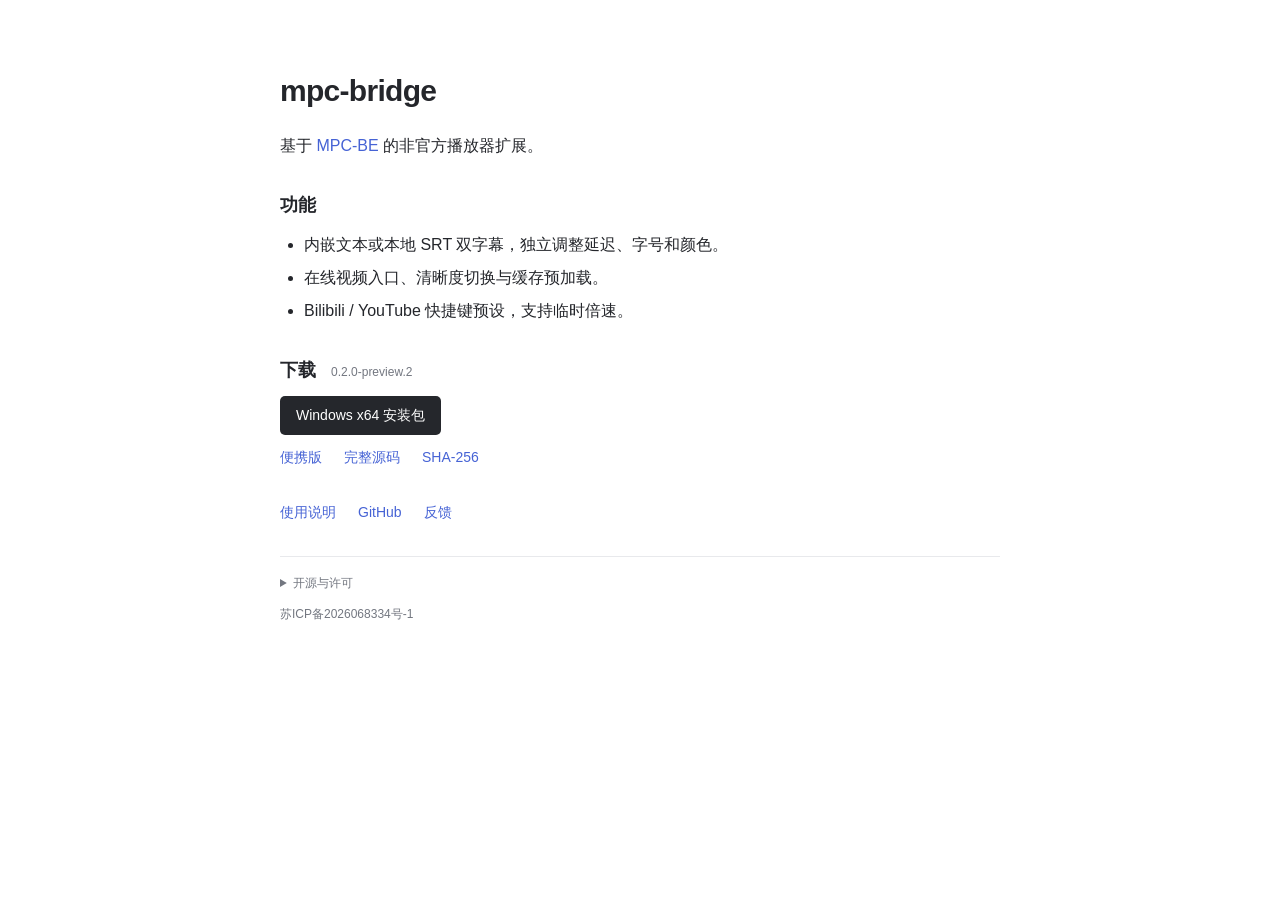
==== commit ec66f31d: "Support embedded text tracks in dual subtitle mode" ====
--- a/bridge/site/index.html
+++ b/bridge/site/index.html
@@ -15,17 +15,17 @@
     <section aria-labelledby="features-title">
       <h2 id="features-title">功能</h2>
       <ul>
-        <li>同时显示两份本地 SRT 字幕，独立调整延迟、字号和颜色。</li>
+        <li>内嵌文本或本地 SRT 双字幕，独立调整延迟、字号和颜色。</li>
         <li>在线视频入口、清晰度切换与缓存预加载。</li>
         <li>Bilibili / YouTube 快捷键预设，支持临时倍速。</li>
       </ul>
     </section>
     <section aria-labelledby="download-title">
-      <h2 id="download-title">下载 <small>0.2.0-preview.1</small></h2>
-      <p><a class="download" href="downloads/v0.2.0-preview.1/MPC-Bridge-0.2.0-preview.1-x64-Setup.exe">Windows x64 安装包</a></p>
-      <p class="links"><a href="downloads/v0.2.0-preview.1/MPC-Bridge-0.2.0-preview.1-x64.zip">便携版</a><a href="downloads/v0.2.0-preview.1/MPC-Bridge-0.2.0-preview.1-source.zip">完整源码</a><a href="downloads/v0.2.0-preview.1/MPC-Bridge-0.2.0-preview.1-SHA256SUMS.txt">SHA-256</a></p>
+      <h2 id="download-title">下载 <small>0.2.0-preview.2</small></h2>
+      <p><a class="download" href="downloads/v0.2.0-preview.2/MPC-Bridge-0.2.0-preview.2-x64-Setup.exe">Windows x64 安装包</a></p>
+      <p class="links"><a href="downloads/v0.2.0-preview.2/MPC-Bridge-0.2.0-preview.2-x64.zip">便携版</a><a href="downloads/v0.2.0-preview.2/MPC-Bridge-0.2.0-preview.2-source.zip">完整源码</a><a href="downloads/v0.2.0-preview.2/MPC-Bridge-0.2.0-preview.2-SHA256SUMS.txt">SHA-256</a></p>
     </section>
-    <p class="links resources"><a href="https://github.com/JiaqiZhang-NJU/MPC-Bridge/blob/v0.2.0-preview.1/bridge/README.md">使用说明</a><a href="https://github.com/JiaqiZhang-NJU/MPC-Bridge">GitHub</a><a href="https://github.com/JiaqiZhang-NJU/MPC-Bridge/issues">反馈</a></p>
+    <p class="links resources"><a href="https://github.com/JiaqiZhang-NJU/MPC-Bridge/blob/v0.2.0-preview.2/bridge/README.md">使用说明</a><a href="https://github.com/JiaqiZhang-NJU/MPC-Bridge">GitHub</a><a href="https://github.com/JiaqiZhang-NJU/MPC-Bridge/issues">反馈</a></p>
     <footer>
       <details>
         <summary>开源与许可</summary>
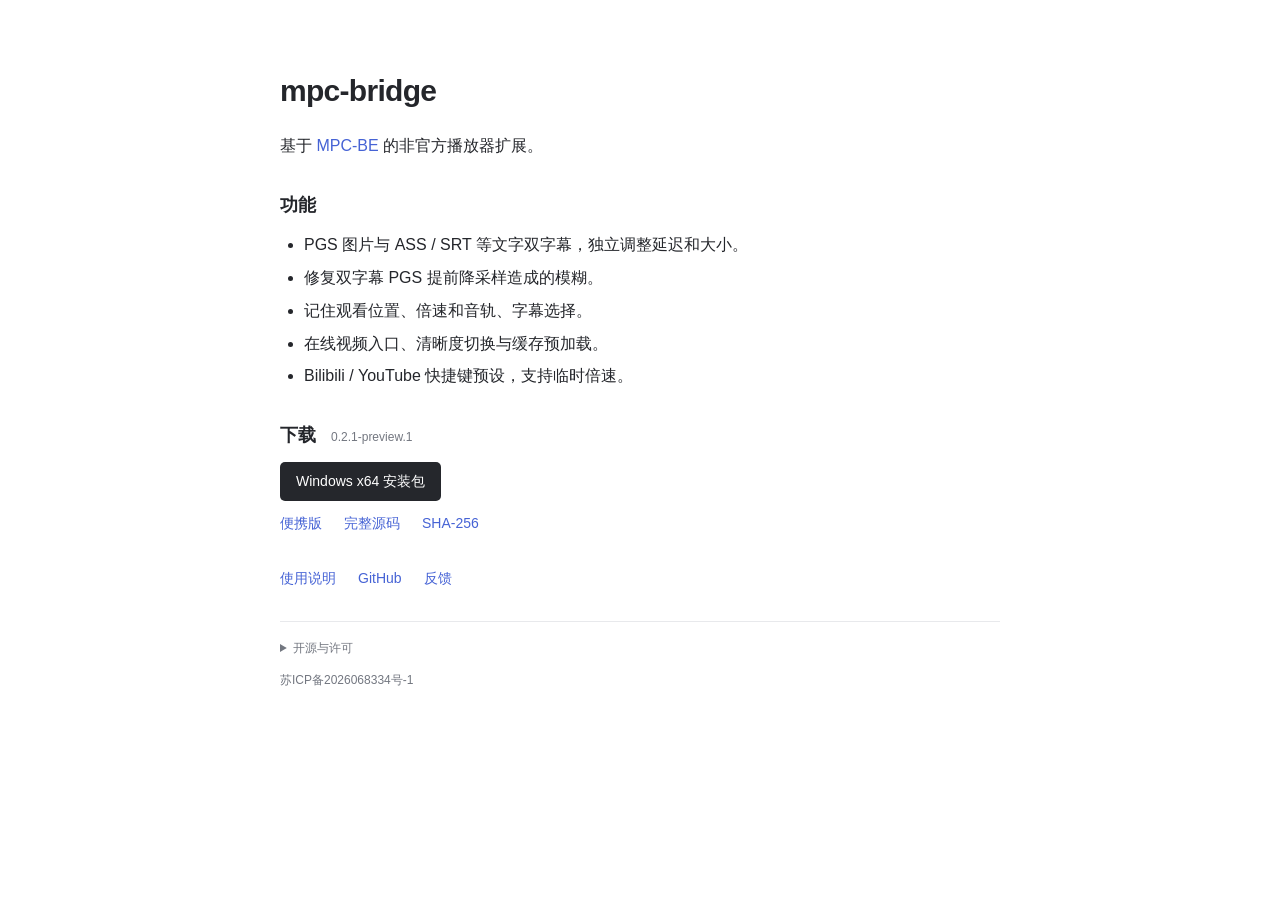
==== commit 6e975a62: "Release PGS dual subtitles and playback memory preview" ====
--- a/bridge/site/index.html
+++ b/bridge/site/index.html
@@ -15,17 +15,19 @@
     <section aria-labelledby="features-title">
       <h2 id="features-title">功能</h2>
       <ul>
-        <li>内嵌文本或本地 SRT 双字幕，独立调整延迟、字号和颜色。</li>
+        <li>PGS 图片与 ASS / SRT 等文字双字幕，独立调整延迟和大小。</li>
+        <li>修复双字幕 PGS 提前降采样造成的模糊。</li>
+        <li>记住观看位置、倍速和音轨、字幕选择。</li>
         <li>在线视频入口、清晰度切换与缓存预加载。</li>
         <li>Bilibili / YouTube 快捷键预设，支持临时倍速。</li>
       </ul>
     </section>
     <section aria-labelledby="download-title">
-      <h2 id="download-title">下载 <small>0.2.0-preview.2</small></h2>
-      <p><a class="download" href="downloads/v0.2.0-preview.2/MPC-Bridge-0.2.0-preview.2-x64-Setup.exe">Windows x64 安装包</a></p>
-      <p class="links"><a href="downloads/v0.2.0-preview.2/MPC-Bridge-0.2.0-preview.2-x64.zip">便携版</a><a href="downloads/v0.2.0-preview.2/MPC-Bridge-0.2.0-preview.2-source.zip">完整源码</a><a href="downloads/v0.2.0-preview.2/MPC-Bridge-0.2.0-preview.2-SHA256SUMS.txt">SHA-256</a></p>
+      <h2 id="download-title">下载 <small>0.2.1-preview.1</small></h2>
+      <p><a class="download" href="downloads/v0.2.1-preview.1/MPC-Bridge-0.2.1-preview.1-x64-Setup.exe">Windows x64 安装包</a></p>
+      <p class="links"><a href="downloads/v0.2.1-preview.1/MPC-Bridge-0.2.1-preview.1-x64.zip">便携版</a><a href="downloads/v0.2.1-preview.1/MPC-Bridge-0.2.1-preview.1-source.zip">完整源码</a><a href="downloads/v0.2.1-preview.1/MPC-Bridge-0.2.1-preview.1-SHA256SUMS.txt">SHA-256</a></p>
     </section>
-    <p class="links resources"><a href="https://github.com/JiaqiZhang-NJU/MPC-Bridge/blob/v0.2.0-preview.2/bridge/README.md">使用说明</a><a href="https://github.com/JiaqiZhang-NJU/MPC-Bridge">GitHub</a><a href="https://github.com/JiaqiZhang-NJU/MPC-Bridge/issues">反馈</a></p>
+    <p class="links resources"><a href="https://github.com/JiaqiZhang-NJU/MPC-Bridge/blob/v0.2.1-preview.1/bridge/README.md">使用说明</a><a href="https://github.com/JiaqiZhang-NJU/MPC-Bridge">GitHub</a><a href="https://github.com/JiaqiZhang-NJU/MPC-Bridge/issues">反馈</a></p>
     <footer>
       <details>
         <summary>开源与许可</summary>
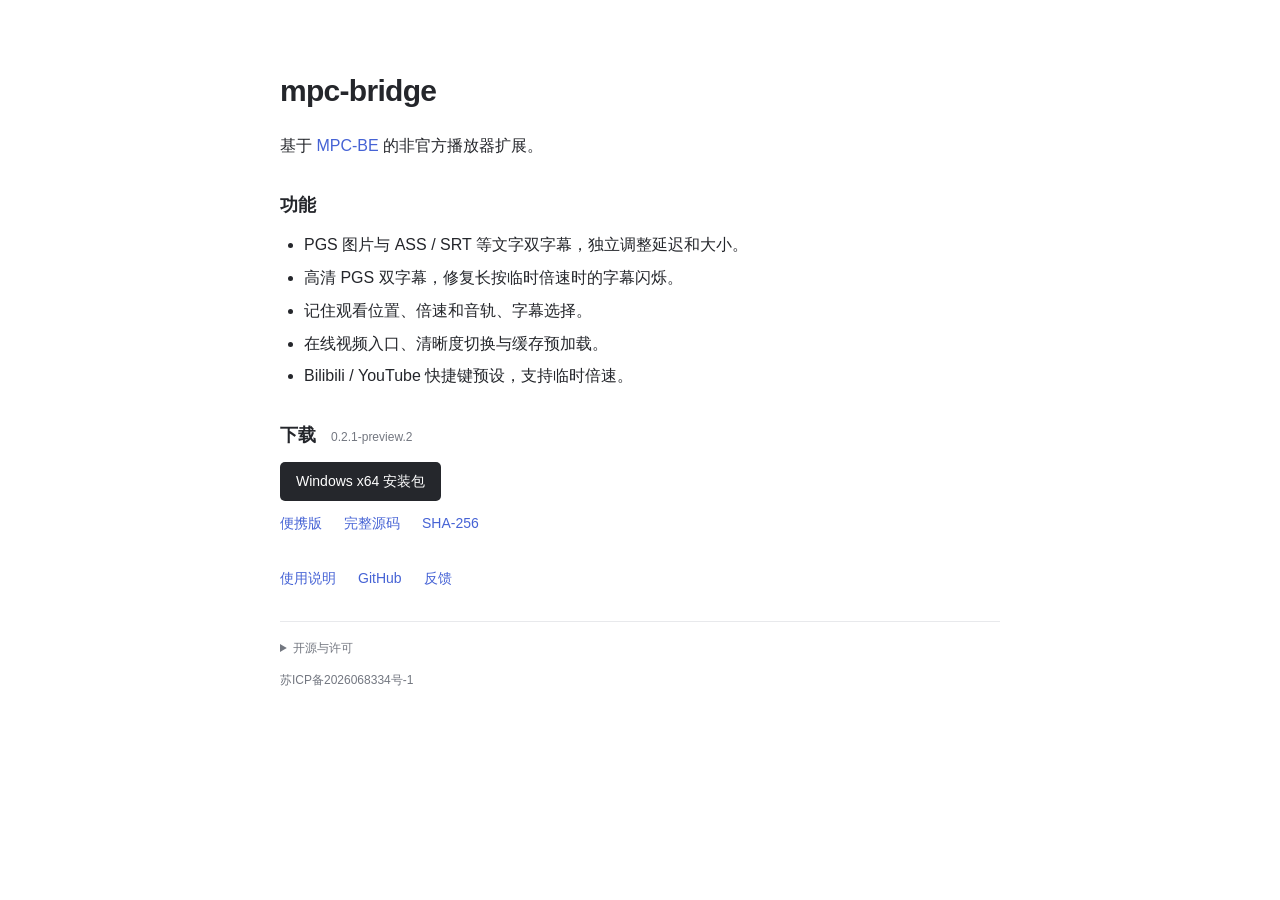
==== commit 39e5fb63: "Fix embedded dual subtitles during temporary playback rate changes" ====
--- a/bridge/site/index.html
+++ b/bridge/site/index.html
@@ -16,18 +16,18 @@
       <h2 id="features-title">功能</h2>
       <ul>
         <li>PGS 图片与 ASS / SRT 等文字双字幕，独立调整延迟和大小。</li>
-        <li>修复双字幕 PGS 提前降采样造成的模糊。</li>
+        <li>高清 PGS 双字幕，修复长按临时倍速时的字幕闪烁。</li>
         <li>记住观看位置、倍速和音轨、字幕选择。</li>
         <li>在线视频入口、清晰度切换与缓存预加载。</li>
         <li>Bilibili / YouTube 快捷键预设，支持临时倍速。</li>
       </ul>
     </section>
     <section aria-labelledby="download-title">
-      <h2 id="download-title">下载 <small>0.2.1-preview.1</small></h2>
-      <p><a class="download" href="downloads/v0.2.1-preview.1/MPC-Bridge-0.2.1-preview.1-x64-Setup.exe">Windows x64 安装包</a></p>
-      <p class="links"><a href="downloads/v0.2.1-preview.1/MPC-Bridge-0.2.1-preview.1-x64.zip">便携版</a><a href="downloads/v0.2.1-preview.1/MPC-Bridge-0.2.1-preview.1-source.zip">完整源码</a><a href="downloads/v0.2.1-preview.1/MPC-Bridge-0.2.1-preview.1-SHA256SUMS.txt">SHA-256</a></p>
+      <h2 id="download-title">下载 <small>0.2.1-preview.2</small></h2>
+      <p><a class="download" href="downloads/v0.2.1-preview.2/MPC-Bridge-0.2.1-preview.2-x64-Setup.exe">Windows x64 安装包</a></p>
+      <p class="links"><a href="downloads/v0.2.1-preview.2/MPC-Bridge-0.2.1-preview.2-x64.zip">便携版</a><a href="downloads/v0.2.1-preview.2/MPC-Bridge-0.2.1-preview.2-source.zip">完整源码</a><a href="downloads/v0.2.1-preview.2/MPC-Bridge-0.2.1-preview.2-SHA256SUMS.txt">SHA-256</a></p>
     </section>
-    <p class="links resources"><a href="https://github.com/JiaqiZhang-NJU/MPC-Bridge/blob/v0.2.1-preview.1/bridge/README.md">使用说明</a><a href="https://github.com/JiaqiZhang-NJU/MPC-Bridge">GitHub</a><a href="https://github.com/JiaqiZhang-NJU/MPC-Bridge/issues">反馈</a></p>
+    <p class="links resources"><a href="https://github.com/JiaqiZhang-NJU/MPC-Bridge/blob/v0.2.1-preview.2/bridge/README.md">使用说明</a><a href="https://github.com/JiaqiZhang-NJU/MPC-Bridge">GitHub</a><a href="https://github.com/JiaqiZhang-NJU/MPC-Bridge/issues">反馈</a></p>
     <footer>
       <details>
         <summary>开源与许可</summary>
